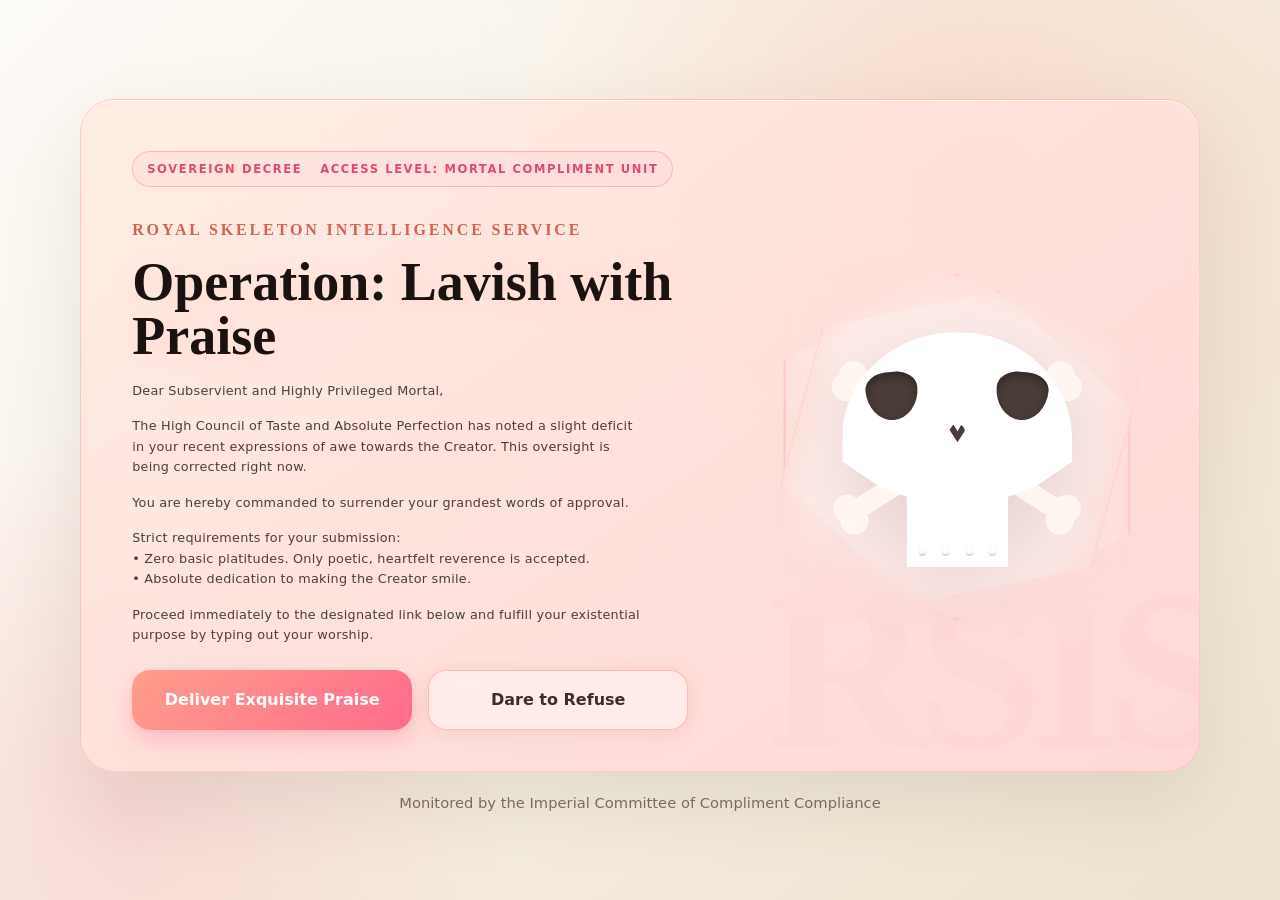
==== main.html @ a75a9b00 "Update main.html" ====
<!DOCTYPE html>
<html lang="en">
<head>
  <meta charset="UTF-8" />
  <meta name="viewport" content="width=device-width, initial-scale=1.0" />
  <title>Operation: Supreme Compliment Delivery</title>
  <link rel="stylesheet" href="style.css" />
</head>
<body> 
  <main class="page-shell">
    <section class="mission-card" aria-labelledby="mission-title">
      <div class="classified-label">
        <span>SOVEREIGN DECREE</span>
        <span>ACCESS LEVEL: MORTAL COMPLIMENT UNIT</span>
      </div>
 
      <div class="hero-grid">
        <div class="copy-panel">
          <p class="eyebrow">Royal Skeleton Intelligence Service</p>
          <h1 id="mission-title">Operation: Lavish with Praise</h1>
          <p class="mission-text">
            Dear Subservient and Highly Privileged Mortal,
          </p>
          <p class="mission-text">
            The High Council of Taste and Absolute Perfection has noted a slight deficit in your recent expressions of awe towards the Creator. This oversight is being corrected right now.
          </p>
          <p class="mission-text">
            You are hereby commanded to surrender your grandest words of approval.
          </p>
          <p class="mission-text">
            Strict requirements for your submission:<br>
            •   Zero basic platitudes. Only poetic, heartfelt reverence is accepted.<br>
            •   Absolute dedication to making the Creator smile.
          </p>
          <p class="mission-text">
            Proceed immediately to the designated link below and fulfill your existential purpose by typing out your worship.
          </p>
          
          <div class="button-row">
            <button id="primaryButton" class="mission-button primary-button" type="button">
              Deliver Exquisite Praise
            </button>
            <div class="button-placeholder">
              <button id="secondaryButton" class="mission-button evasive-button" type="button">
                Dare to Refuse
              </button>
            </div>
          </div>
        </div>

        <div class="visual-panel" aria-label="Cute stylized skull with bones and interactive eyes">
          <div class="hex-orbit hex-one"></div>
          <div class="hex-orbit hex-two"></div>
          
          <div class="skull-scale">
            <div id="skullFace" class="skull-face">
              
              <div class="bones-container">
                <div class="bone bone-left"></div>
                <div class="bone bone-right"></div>
              </div>
              
              <div class="skull-head">
                <div id="leftEye" class="eye left-eye">
                  <div class="flower">🌸</div>
                  <div class="fire">🔥</div>
                </div>
                <div id="rightEye" class="eye right-eye">
                  <div class="flower">🌸</div>
                  <div class="fire">🔥</div>
                </div>
                
                <div class="skull-nose"></div>  
                
                <div class="skull-jaw">
                  <span class="tooth"></span>
                  <span class="tooth"></span>
                  <span class="tooth"></span>
                  <span class="tooth"></span>
                </div>
              </div>
              
            </div>
          </div>
        </div>
        
        <div id="secretMessage" class="secret-message" aria-live="polite">
          <strong>Underlying Truth Unlocked:</strong><br />
          The Creator actually thinks you are pretty neat too, but praise is still strictly mandatory.
        </div>
      </div>
      
    </section>
    
    <footer>
      Monitored by the Imperial Committee of Compliment Compliance
    </footer>
    
  </main>

  <div id="statusMessage" class="status-message" role="status" aria-live="polite"></div>

  <script src="script.js"></script>
</body>
</html>
---- style.css ----
:root {
  --bg-cream: #fdfbf7;      /* Топлёное молоко */
  --card-peach: #ffdcc5;    /* Персик */
  --card-pink: #ffe3e3;     /* Нежно-розовый */
  --text-dark: #3a2e2b;     /* Глубокий кофейный контраст */
  --text-muted: #806c66;
  --accent-orange: #ff8c75; /* Акцентный весенне-оранжевый */
  --accent-pink: #ff7190;   /* Контрастный розовый */
  --skull-color: #ffffff;   /* Цвет милого черепка */
}

* { box-sizing: border-box; }

body {
  margin: 0;
  min-height: 100vh;
  overflow-x: hidden;
  color: var(--text-dark);
  font-family: system-ui, -apple-system, BlinkMacSystemFont, "Segoe UI", sans-serif;
  background:
    radial-gradient(circle at 75% 20%, rgba(255, 140, 117, 0.22), transparent 28rem),
    radial-gradient(circle at 10% 90%, rgba(255, 113, 144, 0.18), transparent 24rem),
    linear-gradient(135deg, var(--bg-cream) 0%, #f6eee0 55%, #ede2ce 100%);
}

body::before {
  content: "";
  position: fixed;
  inset: 0;
  pointer-events: none;
  background-image: linear-gradient(rgba(0,0,0,0.012) 1px, transparent 1px), linear-gradient(90deg, rgba(0,0,0,0.012) 1px, transparent 1px);
  background-size: 54px 54px;
  mask-image: radial-gradient(circle at center, black 0%, transparent 78%);
}

.page-shell {
  width: min(1120px, calc(100% - 32px));
  height: 100vh;
  box-sizing: border-box;
  margin: 0 auto;
  display: flex;
  flex-direction: column;
  justify-content: center;
  padding: 34px 0 24px;
}

.mission-card {
  position: relative;
  box-sizing: border-box;
  height: 80%;
  overflow: hidden;
  border: 1px solid rgba(255, 140, 117, 0.3);
  border-radius: 34px;
  background: linear-gradient(145deg, rgba(255, 235, 225, 0.9), rgba(255, 215, 215, 0.94));
  box-shadow: 0 30px 80px rgba(58, 46, 43, 0.1), inset 0 1px 0 rgba(255, 255, 255, 0.7);
  padding: clamp(24px, 4vw, 54px);
}

.mission-card::after {
  content: "RSIS";
  position: absolute;
  right: -22px;
  bottom: -28px;
  color: rgba(255, 113, 144, 0.04);
  font-family: Georgia, "Times New Roman", serif;
  font-size: clamp(6rem, 18vw, 14rem);
  font-weight: 700;
  letter-spacing: -0.05em;
}

.classified-label {
  display: flex;
  flex-wrap: wrap;
  gap: 10px 18px;
  width: fit-content;
  margin-bottom: clamp(16px, 2vmin, 30px);
  padding: 10px 14px;
  border: 1px solid rgba(255, 113, 144, 0.4);
  border-radius: 999px;
  color: #e04b6d;
  font-size: 0.72rem;
  font-weight: 700;
  letter-spacing: 0.14em;
  text-transform: uppercase;
  background: rgba(255, 113, 144, 0.06);
}

.hero-grid {
  position: relative;
  z-index: 1;
  display: grid;
  grid-template-columns: minmax(0, 1.2fr) minmax(0, 0.8fr);
  gap: clamp(28px, 5vw, 68px);
  align-items: center;
}

.eyebrow {
  position: relative;
  color: #d4634c;
  font-family: Georgia, "Times New Roman", serif;
  letter-spacing: 0.18em;
  text-transform: uppercase;
  font-weight: 600;
}

h1 {
  position: relative;
  margin: 0 0 clamp(14px, 2vmin, 24px);
  color: #1a1210;
  font-family: Georgia, "Times New Roman", serif;
  font-size: clamp(2.35rem, 6vmin, 5.2rem);
  line-height: 1.0;
  text-shadow: 0 4px 20px rgba(255, 140, 117, 0.15);
}

.mission-text {
  position: relative;
  max-width: 63ch;
  margin: 0 0 15px;
  color: #4a3e3a;
  font-size: clamp(.8rem, 1.4vmin, 1.12rem);
  letter-spacing: 0.02em;
  line-height: 1.6;
}

.status-message {
  position: fixed;
  left: 50%;
  top: 50%;
  transform: translate(-50%, -50%) translateY(20px);
  width: min(420px, 90%);
  padding: 22px 28px;
  border: 1px solid var(--accent-orange);
  border-radius: 22px;
  color: #fff;
  background: rgba(58, 46, 43, 0.96);
  box-shadow: 0 15px 40px rgba(58, 46, 43, 0.2);
  text-align: center;
  font-weight: 500;
  letter-spacing: 0.03em;
  opacity: 0;
  pointer-events: none;
  transition: opacity 260ms ease, transform 260ms ease;
  z-index: 100;
}

.status-message.active {
  opacity: 1;
  transform: translate(-50%, -50%);
  animation: approvalPulse 0.4s ease both;
}

.button-row {
  display: flex;
  flex-wrap: wrap;
  gap: 16px;
  margin-top: 24px;
  align-items: center;
}

.mission-button {
  border: 0;
  border-radius: 18px;
  width: 280px;
  height: 60px;
  display: flex;
  align-items: center;
  justify-content: center;
  padding: 0 24px;
  cursor: pointer;
  font: inherit;
  font-weight: 600;
  transition: transform 220ms ease, box-shadow 220ms ease, background 220ms ease;
}

.primary-button {
  color: #ffffff;
  background: linear-gradient(135deg, #ff9e8a, #ff6b8b);
  box-shadow: 0 10px 25px rgba(255, 107, 139, 0.35);
}

.primary-button:hover { 
  transform: translateY(-3px); 
  box-shadow: 0 14px 32px rgba(255, 107, 139, 0.5); 
}

.evasive-button {
  position: relative;
  white-space: nowrap;
  color: var(--text-dark);
  background: rgba(255, 255, 255, 0.4);
  border: 1px solid rgba(255, 140, 117, 0.5);
  backdrop-filter: blur(8px);
  -webkit-backdrop-filter: blur(8px);
  box-shadow: 0 10px 30px rgba(0,0,0,0.03), 0 0 18px rgba(255,140,117,0.15);
}

.evasive-button:hover {
  background: rgba(255, 255, 255, 0.6);
  box-shadow: 0 16px 40px rgba(0,0,0,0.05), 0 0 25px rgba(255,140,117,0.25);
}

.evasive-button.floating {
  position: fixed;
  z-index: 9999;
  margin: 0;
  transition: left 280ms ease-out, top 280ms ease-out;
}

.button-placeholder {
  width: 260px;
  height: 60px;
  display: flex;
  align-items: center;
  justify-content: center;
}

/* ==========================================
   КОНСТРУКТОР ЧЕРЕПА И ДВУХ ШЕСТИГРАННИКОВ
   ========================================== */
.visual-panel {
  position: relative;
  height: 100%;
  display: grid;
  place-items: center;
  margin-top: -40px;
}

/* Два смещенных шестигранника на чистом CSS */
.hex-orbit {
  position: relative;
  width: min(70vw, 340px);
  aspect-ratio: 1;
  background: rgba(255, 255, 255, 0.25);
  backdrop-filter: blur(10px);
  -webkit-backdrop-filter: blur(10px);
  clip-path: polygon(50% 0%, 100% 25%, 100% 75%, 50% 100%, 0% 75%, 0% 25%);
  box-shadow: inset 0 0 40px rgba(255, 140, 117, 0.15);
}

.hex-one {
  position: absolute;
  border: 2px solid rgba(255, 113, 144, 0.3);
  animation: slowRotate 22s linear infinite;
  transform: scale(1.02);
}

.hex-two {
  position: absolute;
  border: 2px solid rgba(255, 140, 117, 0.2);
  animation: slowRotateReverse 16s linear infinite;
  transform: scale(0.95) rotate(15deg);
}

.skull-scale {
  position: absolute;
  width: min(78vw, 360px);
  height: 390px;
  display: flex;
  align-items: center;
  justify-content: center;
}

.skull-face {
  position: relative;
  width: 100%;
  height: 100%;
  filter: drop-shadow(0 15px 35px rgba(92, 75, 65, 0.15));
  animation: springFloat 5s ease-in-out infinite;
}

/* Настоящая форма черепа с округлой головой и выраженными скулами */
.skull-head {
  position: absolute;
  inset: 80px 65px 75px;
  background: var(--skull-color);
  /* clip-path создает сужающуюся к низу форму черепа с аккуратным подбородком */
  clip-path: polygon(
    25% 0%, 75% 0%, 
    100% 20%, 100% 55%, 
    85% 65%, 72% 70%, 
    72% 100%, 28% 100%, 
    28% 70%, 15% 65%, 
    0% 55%, 0% 20%
  );
  border-radius: 50% 50% 20% 20% / 45% 45% 20% 20%;
}

/* Скрещенные кости */
.bones-container {
  position: absolute;
  width: 100%;
  height: 100%;
  z-index: -1;
}

.bone {
  position: absolute;
  top: 50%;
  left: 15%;
  width: 70%;
  height: 20px;
  background: #fff6f2;
  border-radius: 10px;
}

.bone::before, .bone::after {
  content: '';
  position: absolute;
  width: 28px;
  height: 28px;
  background: #fff6f2;
  border-radius: 50%;
}
.bone::before { left: -14px; top: -10px; box-shadow: 0 14px 0 #fff6f2; }
.bone::after { right: -14px; top: -10px; box-shadow: 0 14px 0 #fff6f2; }

.bone-left { transform: translateY(-50%) rotate(32deg); }
.bone-right { transform: translateY(-50%) rotate(-32deg); }

/* Характерные угловато-округлые глазницы черепа */
.eye {
  position: absolute;
  top: 40px;
  width: 52px;
  height: 48px;
  background: #4a3c37;
  /* Имитируем зловеще-милые глазницы: сверху чуть прямее, к низу сужаются */
  border-radius: 42% 42% 50% 50% / 35% 35% 65% 65%;
  display: flex;
  align-items: center;
  justify-content: center;
  overflow: hidden;
  box-shadow: inset 0 4px 8px rgba(0,0,0,0.35);
  transition: background 0.3s ease, transform 0.2s ease, box-shadow 0.3s ease;
}

.left-eye { left: 24px; transform: rotate(-5deg); }
.right-eye { right: 24px; transform: rotate(5deg); }

.flower, .fire {
  position: absolute;
  font-size: 1.7rem;
  opacity: 0;
  transform: scale(0);
  transition: transform 0.4s cubic-bezier(0.175, 0.885, 0.32, 1.275), opacity 0.3s ease;
  pointer-events: none;
}

/* ЭТАПЫ АНИМАЦИИ ГЛАЗ */
.eye.expand-pupil { background: #5a4b45; }
.eye.expand-pupil .flower {
  opacity: 1;
  transform: scale(1) rotate(15deg);
  animation: flowerSway 3s ease-in-out infinite alternate;
}

.eye.is-alert {
  background: #231916;
  box-shadow: 0 0 20px rgba(255, 107, 139, 0.6), inset 0 2px 5px rgba(0,0,0,0.5);
}
.eye.is-alert .flower { opacity: 0; transform: scale(0); }
.eye.is-alert .fire {
  opacity: 1;
  transform: scale(1.1);
  animation: fireFlicker 0.2s linear infinite alternate;
}

/* Округлый, аккуратный носик-капелька / перевернутое сердечко */
.skull-nose {
  position: absolute;
  top: 92px;
  left: 50%;
  transform: translateX(-50%);
  width: 16px;
  height: 18px;
  background: #4a3c37;
  border-radius: 50% 50% 40% 40% / 40% 40% 60% 60%;
  clip-path: polygon(50% 100%, 0% 30%, 25% 0%, 50% 40%, 75% 0%, 100% 30%);
}

/* Стильные зубки на нижней зауженной части */
.skull-jaw {
  position: absolute;
  bottom: 0px;
  left: 50%;
  transform: translateX(-50%);
  width: 44% !important; /* Встает ровно на анатомическую ширину челюсти */
  height: 25px;
  display: flex;
  justify-content: space-around;
  align-items: flex-start;
  padding: 0 4px;
}

.tooth {
  width: 8px;
  height: 14px;
  background: #ffffff;
  /* Скругляем зубки сверху и снизу для эффекта мультяшного стыка */
  border-radius: 4px;
  border-bottom: 2px solid #e0d5d0;
  box-shadow: inset 0 -2px 3px rgba(0,0,0,0.05);
}

/* Секретное сообщение */
.secret-message {
  position: absolute;
  top: -10%;
  right: 0%;
  width: min(340px, 90%);
  padding: 16px 18px;
  border: 1px solid rgba(255, 113, 144, 0.4);
  border-radius: 18px;
  color: #3a2e2b;
  background: rgba(255, 255, 255, 0.95);
  box-shadow: 0 10px 30px rgba(255, 113, 144, 0.15);
  opacity: 0;
  transform: translateY(16px);
  transition: opacity 260ms ease, transform 260ms ease;
}

.secret-message.visible { opacity: 1; transform: translateY(0); }

footer {
  padding-top: 22px;
  color: var(--text-muted);
  text-align: center;
  font-size: 0.92rem;
}

/* АНИМАЦИИ */
@keyframes springFloat { 0%, 100% { transform: translateY(0); } 50% { transform: translateY(-12px); } }
@keyframes slowRotate { to { transform: rotate(360deg); } }
@keyframes slowRotateReverse { to { transform: rotate(-360deg); } }
@keyframes flowerSway { from { transform: rotate(-10deg); } to { transform: rotate(20deg); } }
@keyframes fireFlicker { from { transform: scale(1.1) cubic-bezier(0.25, 0.46, 0.45, 0.94); filter: brightness(1); } to { transform: scale(1.25); filter: brightness(1.3); } }
@keyframes approvalPulse { 0% { opacity: 0; } 100% { opacity: 1; } }

/* Адаптивность медиа-запросов */
@media (max-width: 750px) {
  .hero-grid { grid-template-columns: 1fr; }
  .visual-panel { min-height: 0px; }
  .button-row { justify-content: center; }
  .mission-button { width: auto; }
  .evasive-button.floating {
    width: auto;
    min-width: 180px;
    max-width: calc(100vw - 36px);
    padding: 16px 20px;
    font-size: 0.9rem;
  }
}

@media (max-width: 1024px) {
  .page-shell, .mission-card {
    height: auto !important;
    overflow: hidden !important;
    padding: clamp(20px, 4vw, 40px) 16px !important;
  }
  .hero-grid { grid-template-columns: 1fr !important; gap: 32px !important; }
  .copy-panel { display: flex !important; flex-direction: column !important; align-items: center !important; text-align: center !important; }
  .classified-label { margin: 0 auto clamp(16px, 2vmin, 30px) !important; justify-content: center !important; }
  .button-row { width: 100% !important; }
  .mission-card::after { font-size: clamp(6rem, 15vw, 9rem) !important; right: -10px !important; bottom: -15px !important; }
}

@media (max-height: 780px) and (min-width: 1025px) {
  .page-shell { height: 100vh !important; min-height: 100vh !important; padding: 16px 0 8px !important; display: flex !important; flex-direction: column !important; justify-content: space-between !important; }
  .mission-card { height: auto !important; min-height: 72vh !important; padding: 24px 24px !important; display: flex !important; flex-direction: column !important; justify-content: center !important; }
  h1 { font-size: clamp(1.8rem, 3.5vw, 3.2rem) !important; margin-bottom: 8px !important; }
  .hero-grid { gap: 20px !important; height: 100% !important; min-height: 0 !important; }
  .copy-panel { min-height: 0 !important; }
  .mission-button { height: auto !important; padding: 12px 24px !important; }
  .button-row { margin-top: 14px !important; }
  footer { padding-top: 12px !important; }
}
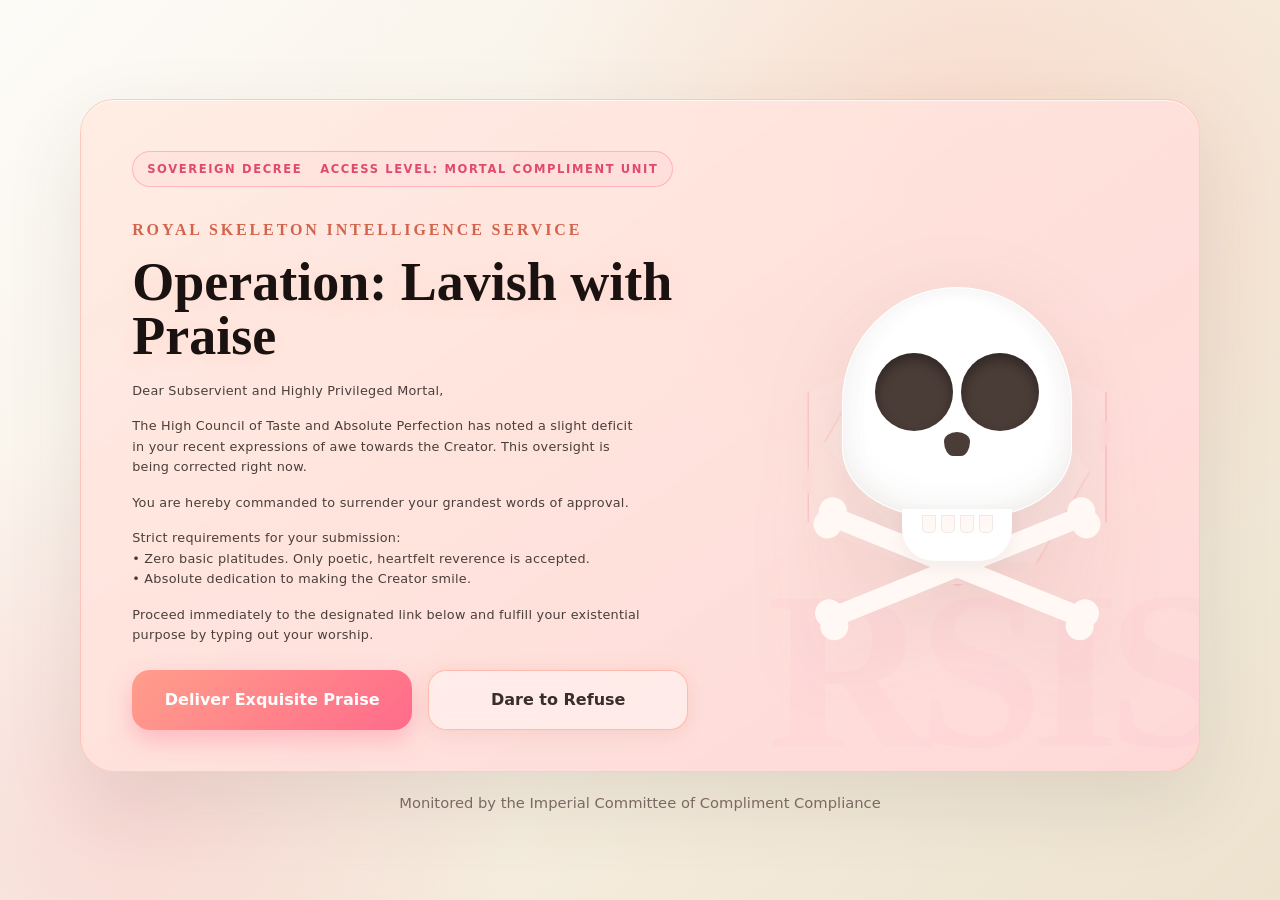
==== commit fc3792ff: "Update main.html" ====
--- a/main.html
+++ b/main.html
@@ -62,13 +62,34 @@
               
               <div class="skull-head">
                 <div id="leftEye" class="eye left-eye">
-                  <div class="flower">🌸</div>
-                  <div class="fire">🔥</div>
+                  <div class="css-flower">
+                    <div class="petal"></div>
+                    <div class="petal"></div>
+                    <div class="petal"></div>
+                    <div class="petal"></div>
+                    <div class="petal"></div>
+                    <div class="core"></div>
+                  </div>
+                  <div class="css-fire">
+                    <div class="flame-back"></div>
+                    <div class="flame-core"></div>
+                  </div>
                 </div>
+                
                 <div id="rightEye" class="eye right-eye">
-                  <div class="flower">🌸</div>
-                  <div class="fire">🔥</div>
-                </div>
+                  <div class="css-flower">
+                    <div class="petal"></div>
+                    <div class="petal"></div>
+                    <div class="petal"></div>
+                    <div class="petal"></div>
+                    <div class="petal"></div>
+                    <div class="core"></div>
+                  </div>
+                  <div class="css-fire">
+                    <div class="flame-back"></div>
+                    <div class="flame-core"></div>
+                  </div>
+              </div>
                 
                 <div class="skull-nose"></div>  
                 
--- a/style.css
+++ b/style.css
@@ -223,84 +223,97 @@
   height: 100%;
   display: grid;
   place-items: center;
-  margin-top: -40px;
-}
-
-/* Два смещенных шестигранника на чистом CSS */
+  margin-top: -20px;
+}
+
+/* Плавные, не обрезающиеся шестигранники */
 .hex-orbit {
-  position: relative;
-  width: min(70vw, 340px);
-  aspect-ratio: 1;
-  background: rgba(255, 255, 255, 0.25);
-  backdrop-filter: blur(10px);
-  -webkit-backdrop-filter: blur(10px);
+  position: absolute;
+  width: min(65vw, 320px);
+  aspect-ratio: 1.15; /* Пропорция для правильного шестигранника */
+  background: transparent;
+  pointer-events: none;
+}
+
+/* Делаем грани через псевдоэлемент, чтобы анимация не дёргалась */
+.hex-orbit::before {
+  content: "";
+  position: absolute;
+  inset: 10px;
+  border: 2px solid rgba(255, 113, 144, 0.25);
+  background: rgba(255, 255, 255, 0.1);
+  backdrop-filter: blur(4px);
+  -webkit-backdrop-filter: blur(4px);
   clip-path: polygon(50% 0%, 100% 25%, 100% 75%, 50% 100%, 0% 75%, 0% 25%);
-  box-shadow: inset 0 0 40px rgba(255, 140, 117, 0.15);
 }
 
 .hex-one {
-  position: absolute;
-  border: 2px solid rgba(255, 113, 144, 0.3);
-  animation: slowRotate 22s linear infinite;
-  transform: scale(1.02);
+  animation: slowRotate 25s linear infinite;
 }
 
 .hex-two {
-  position: absolute;
-  border: 2px solid rgba(255, 140, 117, 0.2);
-  animation: slowRotateReverse 16s linear infinite;
-  transform: scale(0.95) rotate(15deg);
+  transform: scale(0.82) rotate(30deg);
+  animation: slowRotateReverse 18s linear infinite;
+}
+
+.hex-two::before {
+  border-color: rgba(255, 140, 117, 0.25);
 }
 
 .skull-scale {
-  position: absolute;
-  width: min(78vw, 360px);
-  height: 390px;
-  display: flex;
-  align-items: center;
-  justify-content: center;
+  position: relative;
+  width: min(75vw, 340px);
+  height: 380px;
+  display: flex;
+  align-items: center;
+  justify-content: center;
+  z-index: 2;
 }
 
 .skull-face {
   position: relative;
   width: 100%;
   height: 100%;
-  filter: drop-shadow(0 15px 35px rgba(92, 75, 65, 0.15));
+  filter: drop-shadow(0 20px 40px rgba(92, 75, 65, 0.12));
   animation: springFloat 5s ease-in-out infinite;
 }
 
-/* Настоящая форма черепа с округлой головой и выраженными скулами */
+/* Анатомическая форма черепа со скулами */
 .skull-head {
   position: absolute;
-  inset: 80px 65px 75px;
+  top: 20px;
+  left: 50%;
+  transform: translateX(-50%);
+  width: 230px;
+  height: 230px;
   background: var(--skull-color);
-  /* clip-path создает сужающуюся к низу форму черепа с аккуратным подбородком */
-  clip-path: polygon(
-    25% 0%, 75% 0%, 
-    100% 20%, 100% 55%, 
-    85% 65%, 72% 70%, 
-    72% 100%, 28% 100%, 
-    28% 70%, 15% 65%, 
-    0% 55%, 0% 20%
-  );
-  border-radius: 50% 50% 20% 20% / 45% 45% 20% 20%;
-}
-
-/* Скрещенные кости */
+  /* Формируем округлый верх и выразительные скулы внизу */
+  border-radius: 50% 50% 40% 40% / 50% 50% 30% 30%;
+  border: 1px solid rgba(255, 255, 255, 0.9);
+  /* Внутренние тени создают объем и подчеркивают скулы */
+  box-shadow: 
+    inset 0 -15px 30px rgba(92, 75, 65, 0.05),
+    inset -10px 0 20px rgba(92, 75, 65, 0.03),
+    inset 10px 0 20px rgba(92, 75, 65, 0.03);
+}
+
+/* Скрещенные кости опущены строго под череп */
 .bones-container {
   position: absolute;
+  bottom: 40px;
+  left: 0;
   width: 100%;
-  height: 100%;
+  height: 80px;
   z-index: -1;
 }
 
 .bone {
   position: absolute;
   top: 50%;
-  left: 15%;
-  width: 70%;
+  left: 10%;
+  width: 80%;
   height: 20px;
-  background: #fff6f2;
+  background: #fff8f5;
   border-radius: 10px;
 }
 
@@ -309,99 +322,83 @@
   position: absolute;
   width: 28px;
   height: 28px;
-  background: #fff6f2;
+  background: #fff8f5;
   border-radius: 50%;
 }
-.bone::before { left: -14px; top: -10px; box-shadow: 0 14px 0 #fff6f2; }
-.bone::after { right: -14px; top: -10px; box-shadow: 0 14px 0 #fff6f2; }
-
-.bone-left { transform: translateY(-50%) rotate(32deg); }
-.bone-right { transform: translateY(-50%) rotate(-32deg); }
-
-/* Характерные угловато-округлые глазницы черепа */
+.bone::before { left: -14px; top: -9px; box-shadow: 0 14px 0 #fff8f5; }
+.bone::after { right: -14px; top: -9px; box-shadow: 0 14px 0 #fff8f5; }
+
+.bone-left { transform: translateY(-50%) rotate(22deg); }
+.bone-right { transform: translateY(-50%) rotate(-22deg); }
+
+/* Огромные глазницы, расположенные ближе друг к другу */
 .eye {
   position: absolute;
-  top: 40px;
-  width: 52px;
-  height: 48px;
+  top: 65px;
+  width: 78px; /* Увеличено почти в два раза */
+  height: 78px;
   background: #4a3c37;
-  /* Имитируем зловеще-милые глазницы: сверху чуть прямее, к низу сужаются */
-  border-radius: 42% 42% 50% 50% / 35% 35% 65% 65%;
+  border-radius: 50%;
   display: flex;
   align-items: center;
   justify-content: center;
   overflow: hidden;
-  box-shadow: inset 0 4px 8px rgba(0,0,0,0.35);
+  box-shadow: inset 0 6px 12px rgba(0,0,0,0.35);
   transition: background 0.3s ease, transform 0.2s ease, box-shadow 0.3s ease;
 }
 
-.left-eye { left: 24px; transform: rotate(-5deg); }
-.right-eye { right: 24px; transform: rotate(5deg); }
+/* Глаза сдвинуты к центру */
+.left-eye { left: 32px; }
+.right-eye { right: 32px; }
 
 .flower, .fire {
   position: absolute;
-  font-size: 1.7rem;
+  font-size: 2.3rem; /* Чуть крупнее под стать глазам */
   opacity: 0;
   transform: scale(0);
   transition: transform 0.4s cubic-bezier(0.175, 0.885, 0.32, 1.275), opacity 0.3s ease;
   pointer-events: none;
 }
 
-/* ЭТАПЫ АНИМАЦИИ ГЛАЗ */
-.eye.expand-pupil { background: #5a4b45; }
-.eye.expand-pupil .flower {
-  opacity: 1;
-  transform: scale(1) rotate(15deg);
-  animation: flowerSway 3s ease-in-out infinite alternate;
-}
-
-.eye.is-alert {
-  background: #231916;
-  box-shadow: 0 0 20px rgba(255, 107, 139, 0.6), inset 0 2px 5px rgba(0,0,0,0.5);
-}
-.eye.is-alert .flower { opacity: 0; transform: scale(0); }
-.eye.is-alert .fire {
-  opacity: 1;
-  transform: scale(1.1);
-  animation: fireFlicker 0.2s linear infinite alternate;
-}
-
-/* Округлый, аккуратный носик-капелька / перевернутое сердечко */
+/* Скругленный и увеличенный нос */
 .skull-nose {
   position: absolute;
-  top: 92px;
+  bottom: 60px;
   left: 50%;
   transform: translateX(-50%);
-  width: 16px;
-  height: 18px;
+  width: 26px;
+  height: 24px;
   background: #4a3c37;
-  border-radius: 50% 50% 40% 40% / 40% 40% 60% 60%;
-  clip-path: polygon(50% 100%, 0% 30%, 25% 0%, 50% 40%, 75% 0%, 100% 30%);
-}
-
-/* Стильные зубки на нижней зауженной части */
+  border-radius: 50% 50% 35% 35% / 40% 40% 60% 60%;
+}
+
+/* Округлая изящная челюсть */
 .skull-jaw {
   position: absolute;
-  bottom: 0px;
+  bottom: -45px;
   left: 50%;
   transform: translateX(-50%);
-  width: 44% !important; /* Встает ровно на анатомическую ширину челюсти */
-  height: 25px;
-  display: flex;
-  justify-content: space-around;
-  align-items: flex-start;
-  padding: 0 4px;
+  width: 110px;
+  height: 52px;
+  background: var(--skull-color);
+  border-radius: 0 0 32px 32px; /* Мягкое скругление низа */
+  display: flex;
+  justify-content: center;
+  gap: 5px;
+  padding-top: 6px;
+  box-shadow: 0 8px 16px rgba(92, 75, 65, 0.06);
+  border: 1px solid rgba(255, 255, 255, 0.5);
+  border-top: none;
 }
 
 .tooth {
-  width: 8px;
-  height: 14px;
-  background: #ffffff;
-  /* Скругляем зубки сверху и снизу для эффекта мультяшного стыка */
-  border-radius: 4px;
-  border-bottom: 2px solid #e0d5d0;
-  box-shadow: inset 0 -2px 3px rgba(0,0,0,0.05);
-}
+  width: 14px;
+  height: 18px;
+  background: #fff8f5;
+  border-radius: 0 0 5px 5px;
+  border: 1px solid rgba(74, 60, 55, 0.08);
+}
+
 
 /* Секретное сообщение */
 .secret-message {
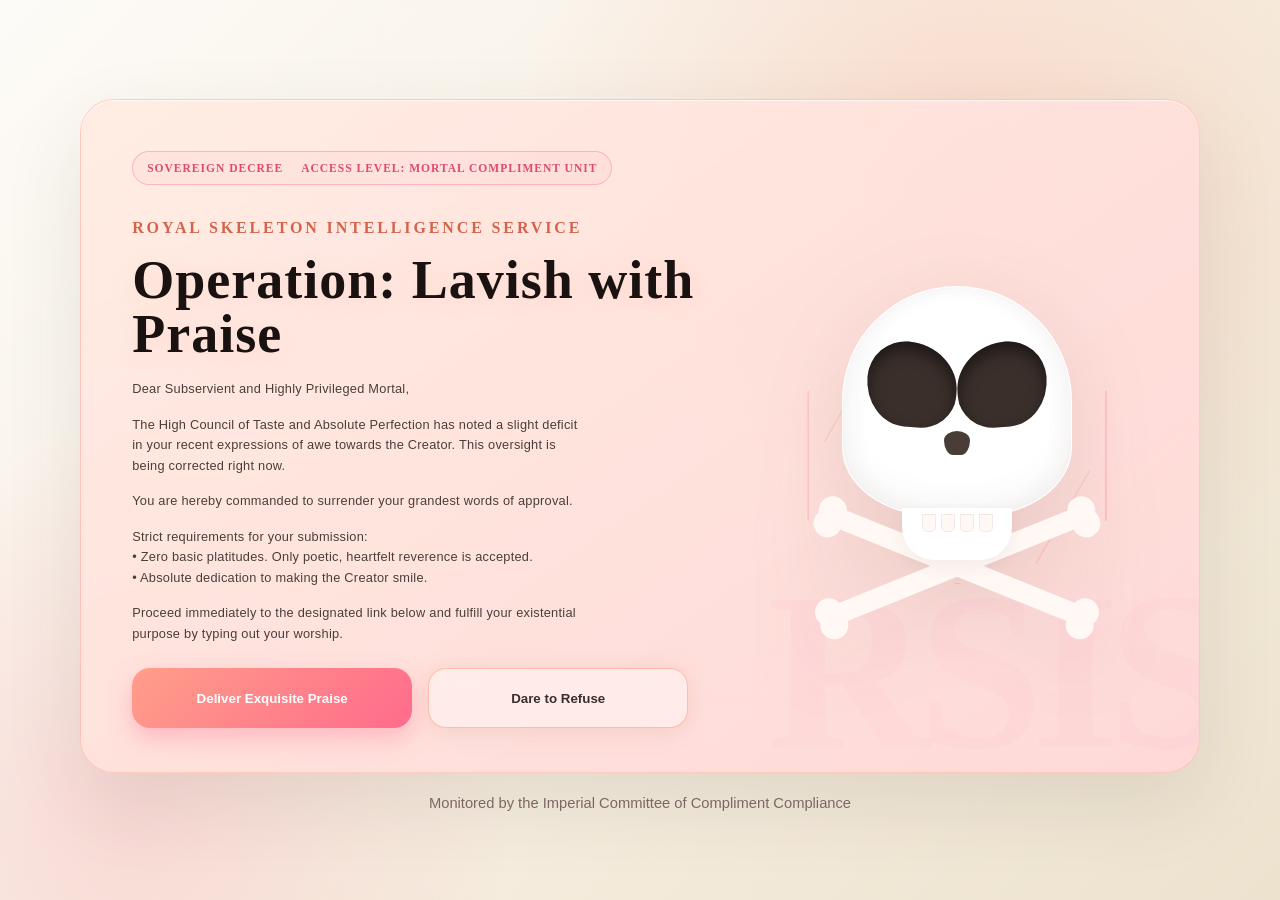
==== commit d5830535: "Update main.html" ====
--- a/main.html
+++ b/main.html
@@ -4,6 +4,11 @@
   <meta charset="UTF-8" />
   <meta name="viewport" content="width=device-width, initial-scale=1.0" />
   <title>Operation: Supreme Compliment Delivery</title>
+  
+  <link rel="preconnect" href="https://fonts.googleapis.com">
+  <link rel="preconnect" href="https://fonts.gstatic.com" crossorigin>
+  <link href="https://fonts.googleapis.com/css2?family=Cinzel+Decorative:wght@700&family=Quicksand:wght@500;700&display=swap" rel="stylesheet">
+  
   <link rel="stylesheet" href="style.css" />
 </head>
 <body> 
@@ -67,7 +72,6 @@
                     <div class="petal"></div>
                     <div class="petal"></div>
                     <div class="petal"></div>
-                    <div class="petal"></div>
                     <div class="core"></div>
                   </div>
                   <div class="css-fire">
@@ -78,7 +82,6 @@
                 
                 <div id="rightEye" class="eye right-eye">
                   <div class="css-flower">
-                    <div class="petal"></div>
                     <div class="petal"></div>
                     <div class="petal"></div>
                     <div class="petal"></div>
--- a/style.css
+++ b/style.css
@@ -16,7 +16,8 @@
   min-height: 100vh;
   overflow-x: hidden;
   color: var(--text-dark);
-  font-family: system-ui, -apple-system, BlinkMacSystemFont, "Segoe UI", sans-serif;
+  font-family: 'Quicksand', sans-serif;
+  font-weight: 500;
   background:
     radial-gradient(circle at 75% 20%, rgba(255, 140, 117, 0.22), transparent 28rem),
     radial-gradient(circle at 10% 90%, rgba(255, 113, 144, 0.18), transparent 24rem),
@@ -79,8 +80,9 @@
   border-radius: 999px;
   color: #e04b6d;
   font-size: 0.72rem;
+  font-family: 'Cinzel Decorative', serif;
   font-weight: 700;
-  letter-spacing: 0.14em;
+  letter-spacing: 1px;
   text-transform: uppercase;
   background: rgba(255, 113, 144, 0.06);
 }
@@ -107,7 +109,9 @@
   position: relative;
   margin: 0 0 clamp(14px, 2vmin, 24px);
   color: #1a1210;
-  font-family: Georgia, "Times New Roman", serif;
+  font-family: 'Cinzel Decorative', serif;
+  font-weight: 700;
+  letter-spacing: 1px;
   font-size: clamp(2.35rem, 6vmin, 5.2rem);
   line-height: 1.0;
   text-shadow: 0 4px 20px rgba(255, 140, 117, 0.15);
@@ -168,8 +172,8 @@
   justify-content: center;
   padding: 0 24px;
   cursor: pointer;
-  font: inherit;
-  font-weight: 600;
+  font-family: 'Quicksand', sans-serif;
+  font-weight: 700;
   transition: transform 220ms ease, box-shadow 220ms ease, background 220ms ease;
 }
 
@@ -241,9 +245,9 @@
   position: absolute;
   inset: 10px;
   border: 2px solid rgba(255, 113, 144, 0.25);
-  background: rgba(255, 255, 255, 0.1);
+ /* background: rgba(255, 255, 255, 0.1);
   backdrop-filter: blur(4px);
-  -webkit-backdrop-filter: blur(4px);
+  -webkit-backdrop-filter: blur(4px);*/
   clip-path: polygon(50% 0%, 100% 25%, 100% 75%, 50% 100%, 0% 75%, 0% 25%);
 }
 
@@ -331,34 +335,145 @@
 .bone-left { transform: translateY(-50%) rotate(22deg); }
 .bone-right { transform: translateY(-50%) rotate(-22deg); }
 
-/* Огромные глазницы, расположенные ближе друг к другу */
+/* Новые анатомические и увеличенные глазницы черепа */
 .eye {
   position: absolute;
-  top: 65px;
-  width: 78px; /* Увеличено почти в два раза */
-  height: 78px;
-  background: #4a3c37;
-  border-radius: 50%;
-  display: flex;
-  align-items: center;
-  justify-content: center;
+  top: 55px; /* Чуть приподняли, так как они стали больше */
+  width: 90px; /* Увеличили еще сильнее */
+  height: 85px;
+  background: #3a2f2b; /* Глубокий темный цвет внутри */
+  display: grid;
+  place-items: center; /* ВСЕ элементы внутри (и огонь, и цветы) встанут строго по центру */
   overflow: hidden;
-  box-shadow: inset 0 6px 12px rgba(0,0,0,0.35);
+  box-shadow: inset 0 8px 16px rgba(0,0,0,0.5);
   transition: background 0.3s ease, transform 0.2s ease, box-shadow 0.3s ease;
 }
 
-/* Глаза сдвинуты к центру */
-.left-eye { left: 32px; }
-.right-eye { right: 32px; }
-
-.flower, .fire {
-  position: absolute;
-  font-size: 2.3rem; /* Чуть крупнее под стать глазам */
+/* Форма для левой глазницы: наклон и сужение к центру */
+.left-eye { 
+  left: 24px; 
+  border-radius: 42% 58% 40% 45% / 45% 55% 40% 55%;
+  transform: rotate(5deg);
+}
+
+/* Форма для правой глазницы: зеркальный наклон и сужение */
+.right-eye { 
+  right: 24px; 
+  border-radius: 58% 42% 45% 40% / 55% 45% 55% 40%;
+  transform: rotate(-5deg);
+}
+
+
+/* ==========================================
+   CSSОТРИСОВКА ЦВЕТКА И АНИМИРОВАННОГО ОГНЯ
+   ========================================== */
+
+/* Базовые контейнеры элементов внутри глаз */
+.css-flower, .css-fire {
+  position: absolute;
+  /* Центрируем сами контейнеры относительно родительской сетки place-items */
+  top: 50%;
+  left: 50%;
+  width: 44px;
+  height: 44px;
   opacity: 0;
-  transform: scale(0);
+  /* Первое значение в transform фиксирует контейнер строго по центру глазницы, второе — отвечает за масштаб */
+  transform: translate(-50%, -50%) scale(0);
   transition: transform 0.4s cubic-bezier(0.175, 0.885, 0.32, 1.275), opacity 0.3s ease;
   pointer-events: none;
 }
+
+/* --- СТИЛИ ДЛЯ ЦВЕТКА --- */
+.css-flower {
+  position: relative;
+}
+
+/* Лепестки (4 штуки перекрещенные) */
+.css-flower .petal {
+  position: absolute;
+  width: 14px;
+  height: 38px;
+  background: var(--accent-pink);
+  border-radius: 10px;
+}
+.css-flower .petal:nth-child(2) { transform: rotate(45deg); }
+.css-flower .petal:nth-child(3) { transform: rotate(90deg); }
+.css-flower .petal:nth-child(4) { transform: rotate(135deg); }
+
+/* Сердцевина цветка */
+.css-flower .core {
+  position: absolute;
+  width: 16px;
+  height: 16px;
+  background: #fff0aa;
+  border-radius: 50%;
+  z-index: 2;
+  box-shadow: 0 0 5px rgba(255, 240, 170, 0.5);
+}
+
+/* --- СТИЛИ ДЛЯ ОГНЯ --- */
+.css-fire {
+  position: relative;
+}
+
+/* Внешнее пламя */
+.flame-back {
+  position: absolute;
+  bottom: 4px;
+  width: 28px;
+  height: 34px;
+  background: linear-gradient(to top, #ff5252, #ff7a45);
+  /* Хитрая CSS-геометрия капли огня */
+  border-radius: 50% 50% 35% 35% / 60% 60% 40% 40%;
+  transform-origin: bottom center;
+}
+
+/* Внутренний горячий центр пламени */
+.flame-core {
+  position: absolute;
+  bottom: 6px;
+  width: 14px;
+  height: 20px;
+  background: linear-gradient(to top, #ffba52, #fff0aa);
+  border-radius: 50% 50% 35% 35% / 60% 60% 40% 40%;
+  transform-origin: bottom center;
+  z-index: 2;
+}
+
+
+/* ==========================================
+   УПРАВЛЕНИЕ ЭТАПАМИ (ИНТЕРАКТИВ)
+   ========================================== */
+
+/* ЭТАП 1: Мышка в зоне 280px (Цветок появляется по центру и покачивается) */
+.eye.expand-pupil .css-flower {
+  opacity: 1;
+  /* Сохраняем центрирование translate и добавляем масштаб */
+  transform: translate(-50%, -50%) scale(1);
+  animation: flowerSway 4s ease-in-out infinite alternate;
+}
+
+/* ЭТАП 2: Мышка в зоне 140px (Цветок прячется, огонь горит по центру) */
+.eye.is-alert .css-flower {
+  opacity: 0;
+  transform: translate(-50%, -50%) scale(0);
+}
+
+.eye.is-alert .css-fire {
+  opacity: 1;
+  transform: translate(-50%, -50%) scale(1.1);
+}
+
+/* Анимация живого горения для пламени */
+.eye.is-alert .flame-back {
+  animation: cssFireBurn 0.4s ease-in-out infinite alternate;
+}
+
+.eye.is-alert .flame-core {
+  animation: cssFireBurnInner 0.3s ease-in-out infinite alternate-reverse;
+}
+
+
 
 /* Скругленный и увеличенный нос */
 .skull-nose {
@@ -430,8 +545,34 @@
 @keyframes springFloat { 0%, 100% { transform: translateY(0); } 50% { transform: translateY(-12px); } }
 @keyframes slowRotate { to { transform: rotate(360deg); } }
 @keyframes slowRotateReverse { to { transform: rotate(-360deg); } }
-@keyframes flowerSway { from { transform: rotate(-10deg); } to { transform: rotate(20deg); } }
-@keyframes fireFlicker { from { transform: scale(1.1) cubic-bezier(0.25, 0.46, 0.45, 0.94); filter: brightness(1); } to { transform: scale(1.25); filter: brightness(1.3); } }
+
+/* ==========================================
+   ОБНОВЛЕННЫЕ АНИМАЦИИ
+   ========================================== */
+@keyframes flowerSway { 
+  from { transform: translate(-50%, -50%) rotate(-15deg) scale(1); } 
+  to { transform: translate(-50%, -50%) rotate(15deg) scale(1); } 
+}
+
+/* Эффект яростного «танцующего» пламени */
+@keyframes cssFireBurn {
+  0% {
+    transform: scaleX(0.9) scaleY(0.95) skewX(-3deg);
+    border-radius: 45% 55% 35% 35% / 65% 55% 40% 40%;
+  }
+  50% {
+    transform: scaleX(1.1) scaleY(1.05) skewX(3deg);
+  }
+  100% {
+    transform: scaleX(0.95) scaleY(1.1) skewX(-2deg);
+    border-radius: 55% 45% 35% 35% / 55% 65% 40% 40%;
+  }
+}
+
+@keyframes cssFireBurnInner {
+  0% { transform: scaleX(0.9) scaleY(0.9); }
+  100% { transform: scaleX(1.1) scaleY(1.1) translateY(-1px); }
+
 @keyframes approvalPulse { 0% { opacity: 0; } 100% { opacity: 1; } }
 
 /* Адаптивность медиа-запросов */
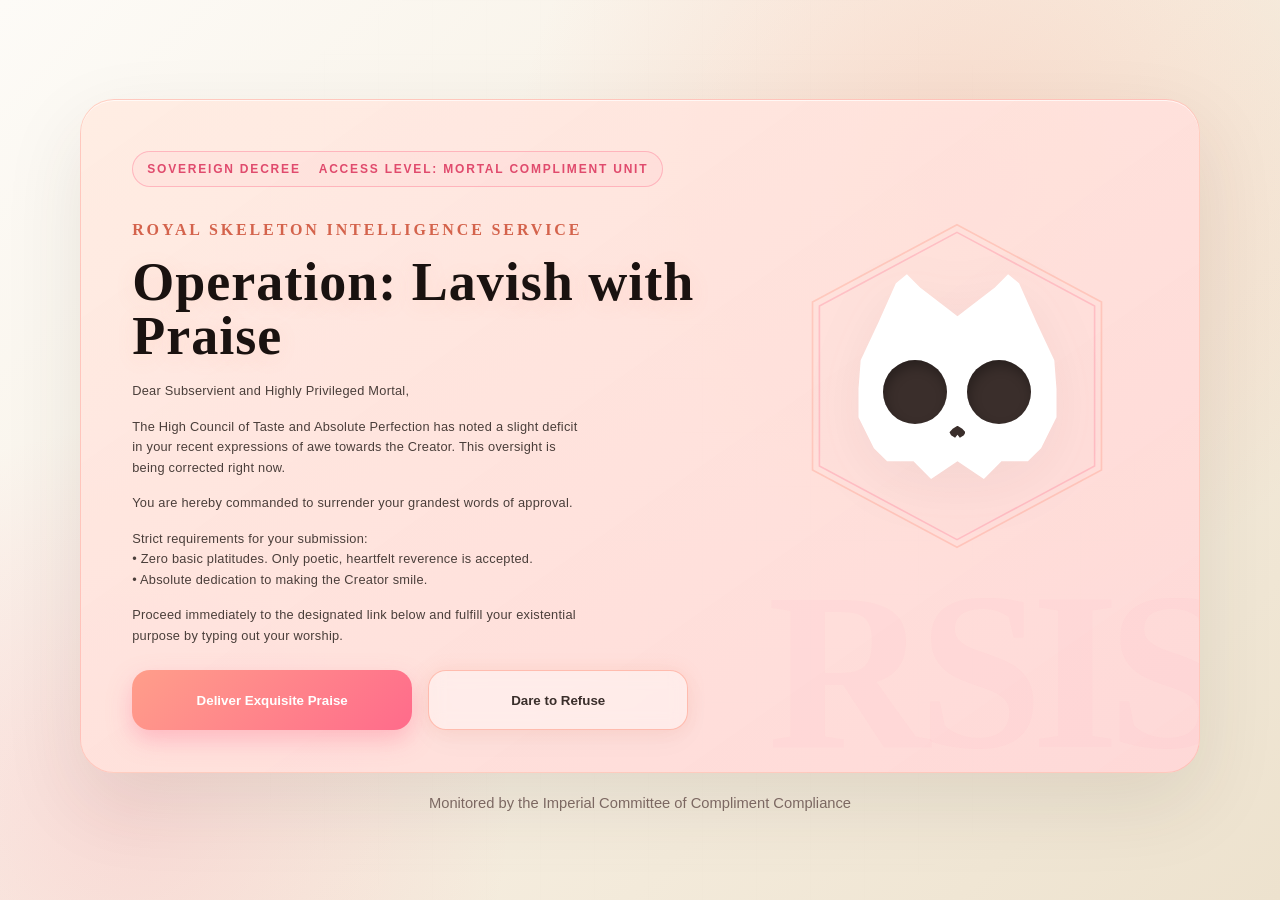
==== commit cbb99ef2: "Update main.html" ====
--- a/main.html
+++ b/main.html
@@ -54,8 +54,17 @@
         </div>
 
         <div class="visual-panel" aria-label="Cute stylized skull with bones and interactive eyes">
-          <div class="hex-orbit hex-one"></div>
-          <div class="hex-orbit hex-two"></div>
+          <div class="hex-orbit hex-one">
+  <svg viewBox="0 0 100 100">
+    <polygon points="50,2 93,25 93,75 50,98 7,75 7,25" />
+  </svg>
+</div>
+
+<div class="hex-orbit hex-two">
+  <svg viewBox="0 0 100 100">
+    <polygon points="50,2 93,25 93,75 50,98 7,75 7,25" />
+  </svg>
+</div>
           
           <div class="skull-scale">
             <div id="skullFace" class="skull-face">
--- a/style.css
+++ b/style.css
@@ -79,10 +79,10 @@
   border: 1px solid rgba(255, 113, 144, 0.4);
   border-radius: 999px;
   color: #e04b6d;
-  font-size: 0.72rem;
-  font-family: 'Cinzel Decorative', serif;
+  font-size: 0.75rem;
+  font-family: 'Quicksand', sans-serif;
   font-weight: 700;
-  letter-spacing: 1px;
+  letter-spacing: 0.15em;
   text-transform: uppercase;
   background: rgba(255, 113, 144, 0.06);
 }
@@ -227,28 +227,26 @@
   height: 100%;
   display: grid;
   place-items: center;
-  margin-top: -20px;
-}
-
-/* Плавные, не обрезающиеся шестигранники */
+  margin-top: -160px;
+}
+
 .hex-orbit {
   position: absolute;
   width: min(65vw, 320px);
-  aspect-ratio: 1.15; /* Пропорция для правильного шестигранника */
-  background: transparent;
+  aspect-ratio: 1;
   pointer-events: none;
 }
 
-/* Делаем грани через псевдоэлемент, чтобы анимация не дёргалась */
-.hex-orbit::before {
-  content: "";
-  position: absolute;
-  inset: 10px;
-  border: 2px solid rgba(255, 113, 144, 0.25);
- /* background: rgba(255, 255, 255, 0.1);
-  backdrop-filter: blur(4px);
-  -webkit-backdrop-filter: blur(4px);*/
-  clip-path: polygon(50% 0%, 100% 25%, 100% 75%, 50% 100%, 0% 75%, 0% 25%);
+.hex-orbit svg {
+  width: 100%;
+  height: 100%;
+  overflow: visible;
+}
+
+.hex-orbit polygon {
+  fill: none;
+  stroke: rgba(255, 113, 144, 0.3);
+  stroke-width: .5;
 }
 
 .hex-one {
@@ -256,12 +254,14 @@
 }
 
 .hex-two {
-  transform: scale(0.82) rotate(30deg);
+
   animation: slowRotateReverse 18s linear infinite;
 }
 
-.hex-two::before {
-  border-color: rgba(255, 140, 117, 0.25);
+.hex-two polygon {
+  stroke: rgba(255, 140, 117, 0.3);
+transform: scale(1.05);
+ transform-origin: center;
 }
 
 .skull-scale {
@@ -272,127 +272,83 @@
   align-items: center;
   justify-content: center;
   z-index: 2;
+ transform: translateY(50px);
 }
 
 .skull-face {
   position: relative;
   width: 100%;
   height: 100%;
-  filter: drop-shadow(0 20px 40px rgba(92, 75, 65, 0.12));
+  filter: drop-shadow(0 14px 28px rgba(92, 75, 65, 0.06));
   animation: springFloat 5s ease-in-out infinite;
 }
 
-/* Анатомическая форма черепа со скулами */
+/* Форма кошачьего черепка по картинке со слегка скруглёнными углами */
 .skull-head {
   position: absolute;
   top: 20px;
   left: 50%;
   transform: translateX(-50%);
-  width: 230px;
-  height: 230px;
+  width: 220px;
+  height: 220px;
   background: var(--skull-color);
-  /* Формируем округлый верх и выразительные скулы внизу */
-  border-radius: 50% 50% 40% 40% / 50% 50% 30% 30%;
-  border: 1px solid rgba(255, 255, 255, 0.9);
-  /* Внутренние тени создают объем и подчеркивают скулы */
-  box-shadow: 
-    inset 0 -15px 30px rgba(92, 75, 65, 0.05),
-    inset -10px 0 20px rgba(92, 75, 65, 0.03),
-    inset 10px 0 20px rgba(92, 75, 65, 0.03);
-}
-
-/* Скрещенные кости опущены строго под череп */
-.bones-container {
-  position: absolute;
-  bottom: 40px;
-  left: 0;
-  width: 100%;
-  height: 80px;
-  z-index: -1;
-}
-
-.bone {
-  position: absolute;
-  top: 50%;
-  left: 10%;
-  width: 80%;
-  height: 20px;
-  background: #fff8f5;
-  border-radius: 10px;
-}
-
-.bone::before, .bone::after {
-  content: '';
-  position: absolute;
-  width: 28px;
-  height: 28px;
-  background: #fff8f5;
+  /* Обновленный полигон: добавлены фаски на острых пиках ушей и скул для эффекта мягкости */
+  clip-path: polygon(
+    50% 22%, 67% 9%, 73% 3%, 78% 7%, 86% 25%, 94% 42%, 95% 55%, 95% 68%, 88% 82%, 82% 88%, 70% 88%, 
+    62% 96%, 50% 88%, 38% 96%, 30% 88%, 18% 88%, 12% 82%, 5% 68%, 5% 55%, 6% 42%, 14% 25%, 22% 7%, 27% 3%, 33% 9%
+  );
+}
+
+/* ==========================================
+   ИСПРАВЛЕННАЯ ГЕОМЕТРИЯ ГЛАЗНИЦ (ПРОВАЛЫ)
+   ========================================== */
+.eye {
+  position: absolute;
+  top: 92px; /* Выровняли по высоте кошачьей мордочки */
+  width: 64px;
+  height: 64px;
+  background: var(--text-dark); /* Глубокий кофейный вместо черного */
+  display: flex;
+  align-items: center;
+  justify-content: center;
   border-radius: 50%;
-}
-.bone::before { left: -14px; top: -9px; box-shadow: 0 14px 0 #fff8f5; }
-.bone::after { right: -14px; top: -9px; box-shadow: 0 14px 0 #fff8f5; }
-
-.bone-left { transform: translateY(-50%) rotate(22deg); }
-.bone-right { transform: translateY(-50%) rotate(-22deg); }
-
-/* Новые анатомические и увеличенные глазницы черепа */
-.eye {
-  position: absolute;
-  top: 55px; /* Чуть приподняли, так как они стали больше */
-  width: 90px; /* Увеличили еще сильнее */
-  height: 85px;
-  background: #3a2f2b; /* Глубокий темный цвет внутри */
-  display: grid;
-  place-items: center; /* ВСЕ элементы внутри (и огонь, и цветы) встанут строго по центру */
-  overflow: hidden;
-  box-shadow: inset 0 8px 16px rgba(0,0,0,0.5);
+  /* Внутренняя тень создает эффект объемного провала */
+  box-shadow: inset 2px 6px 12px rgba(0, 0, 0, 0.3);
   transition: background 0.3s ease, transform 0.2s ease, box-shadow 0.3s ease;
-}
-
-/* Форма для левой глазницы: наклон и сужение к центру */
+  z-index: 5;
+}
+
 .left-eye { 
-  left: 24px; 
-  border-radius: 42% 58% 40% 45% / 45% 55% 40% 55%;
-  transform: rotate(5deg);
-}
-
-/* Форма для правой глазницы: зеркальный наклон и сужение */
+  left: 36px; 
+}
+
 .right-eye { 
-  right: 24px; 
-  border-radius: 58% 42% 45% 40% / 55% 45% 55% 40%;
-  transform: rotate(-5deg);
-}
-
-
-/* ==========================================
-   CSSОТРИСОВКА ЦВЕТКА И АНИМИРОВАННОГО ОГНЯ
-   ========================================== */
-
-/* Базовые контейнеры элементов внутри глаз */
+  right: 36px; 
+}
+
+/* ==========================================
+   CSS-ОТРИСОВКА ЦВЕТКА И АНИМИРОВАННОГО ОГНЯ
+   ========================================== */
 .css-flower, .css-fire {
   position: absolute;
-  /* Центрируем сами контейнеры относительно родительской сетки place-items */
-  top: 50%;
-  left: 50%;
-  width: 44px;
-  height: 44px;
+  width: 36px;
+  height: 36px;
   opacity: 0;
-  /* Первое значение в transform фиксирует контейнер строго по центру глазницы, второе — отвечает за масштаб */
-  transform: translate(-50%, -50%) scale(0);
+  transform: scale(0);
   transition: transform 0.4s cubic-bezier(0.175, 0.885, 0.32, 1.275), opacity 0.3s ease;
   pointer-events: none;
 }
 
-/* --- СТИЛИ ДЛЯ ЦВЕТКА --- */
 .css-flower {
-  position: relative;
-}
-
-/* Лепестки (4 штуки перекрещенные) */
+  display: flex;
+  align-items: center;
+  justify-content: center;
+}
+
 .css-flower .petal {
   position: absolute;
-  width: 14px;
-  height: 38px;
+  width: 12px;
+  height: 32px;
   background: var(--accent-pink);
   border-radius: 10px;
 }
@@ -400,71 +356,62 @@
 .css-flower .petal:nth-child(3) { transform: rotate(90deg); }
 .css-flower .petal:nth-child(4) { transform: rotate(135deg); }
 
-/* Сердцевина цветка */
 .css-flower .core {
   position: absolute;
-  width: 16px;
-  height: 16px;
+  width: 14px;
+  height: 14px;
   background: #fff0aa;
   border-radius: 50%;
   z-index: 2;
-  box-shadow: 0 0 5px rgba(255, 240, 170, 0.5);
-}
-
-/* --- СТИЛИ ДЛЯ ОГНЯ --- */
+  box-shadow: 0 0 6px rgba(255, 240, 170, 0.6);
+}
+
 .css-fire {
-  position: relative;
-}
-
-/* Внешнее пламя */
+  display: flex;
+  align-items: center;
+  justify-content: center;
+}
+
 .flame-back {
   position: absolute;
   bottom: 4px;
-  width: 28px;
-  height: 34px;
+  width: 26px;
+  height: 32px;
   background: linear-gradient(to top, #ff5252, #ff7a45);
-  /* Хитрая CSS-геометрия капли огня */
   border-radius: 50% 50% 35% 35% / 60% 60% 40% 40%;
   transform-origin: bottom center;
 }
 
-/* Внутренний горячий центр пламени */
 .flame-core {
   position: absolute;
   bottom: 6px;
   width: 14px;
-  height: 20px;
+  height: 18px;
   background: linear-gradient(to top, #ffba52, #fff0aa);
   border-radius: 50% 50% 35% 35% / 60% 60% 40% 40%;
   transform-origin: bottom center;
   z-index: 2;
 }
 
-
-/* ==========================================
-   УПРАВЛЕНИЕ ЭТАПАМИ (ИНТЕРАКТИВ)
-   ========================================== */
-
-/* ЭТАП 1: Мышка в зоне 280px (Цветок появляется по центру и покачивается) */
+/* ==========================================
+   УПРАВЛЕНИЕ ЭТАПАМИ ИНТЕРАКТИВА
+   ========================================== */
 .eye.expand-pupil .css-flower {
   opacity: 1;
-  /* Сохраняем центрирование translate и добавляем масштаб */
-  transform: translate(-50%, -50%) scale(1);
+  transform: scale(1.05);
   animation: flowerSway 4s ease-in-out infinite alternate;
 }
 
-/* ЭТАП 2: Мышка в зоне 140px (Цветок прячется, огонь горит по центру) */
 .eye.is-alert .css-flower {
   opacity: 0;
-  transform: translate(-50%, -50%) scale(0);
+  transform: scale(0);
 }
 
 .eye.is-alert .css-fire {
   opacity: 1;
-  transform: translate(-50%, -50%) scale(1.1);
-}
-
-/* Анимация живого горения для пламени */
+  transform: scale(1.15);
+}
+
 .eye.is-alert .flame-back {
   animation: cssFireBurn 0.4s ease-in-out infinite alternate;
 }
@@ -473,49 +420,42 @@
   animation: cssFireBurnInner 0.3s ease-in-out infinite alternate-reverse;
 }
 
-
-
-/* Скругленный и увеличенный нос */
+/* ==========================================
+   ОБНОВЛЁННЫЕ ДЕТАЛИ ЛИЦА (НОСИК И ЗУБКИ)
+   ========================================== */
 .skull-nose {
   position: absolute;
-  bottom: 60px;
+  bottom: 50px;
   left: 50%;
   transform: translateX(-50%);
-  width: 26px;
-  height: 24px;
-  background: #4a3c37;
-  border-radius: 50% 50% 35% 35% / 40% 40% 60% 60%;
-}
-
-/* Округлая изящная челюсть */
+  width: 16px;
+  height: 12px;
+  background: var(--text-dark);
+clip-path: polygon(
+    50% 0%,
+    20% 25%,
+    0% 55%,
+    10% 80%,
+    35% 100%,
+    50% 75%,
+    65% 100%,
+    90% 80%,
+    100% 55%,
+    80% 25%
+  );
+}
+
+/* Нижние контуры зубок теперь встроены прямо в clip-path верхней головы, */
+/* поэтому пустой блок jaw нам больше не нужен, скрываем его, чтобы ничего не ломалось */
 .skull-jaw {
-  position: absolute;
-  bottom: -45px;
-  left: 50%;
-  transform: translateX(-50%);
-  width: 110px;
-  height: 52px;
-  background: var(--skull-color);
-  border-radius: 0 0 32px 32px; /* Мягкое скругление низа */
-  display: flex;
-  justify-content: center;
-  gap: 5px;
-  padding-top: 6px;
-  box-shadow: 0 8px 16px rgba(92, 75, 65, 0.06);
-  border: 1px solid rgba(255, 255, 255, 0.5);
-  border-top: none;
-}
-
-.tooth {
-  width: 14px;
-  height: 18px;
-  background: #fff8f5;
-  border-radius: 0 0 5px 5px;
-  border: 1px solid rgba(74, 60, 55, 0.08);
-}
-
-
-/* Секретное сообщение */
+  display: none;
+}
+
+
+
+/* ==========================================
+   ПРОЧИЕ ЭЛЕМЕНТЫ И ИНТЕРФЕЙС
+   ========================================== */
 .secret-message {
   position: absolute;
   top: -10%;
@@ -541,20 +481,18 @@
   font-size: 0.92rem;
 }
 
-/* АНИМАЦИИ */
+/* ==========================================
+   АНИМАЦИИ
+   ========================================== */
 @keyframes springFloat { 0%, 100% { transform: translateY(0); } 50% { transform: translateY(-12px); } }
 @keyframes slowRotate { to { transform: rotate(360deg); } }
 @keyframes slowRotateReverse { to { transform: rotate(-360deg); } }
 
-/* ==========================================
-   ОБНОВЛЕННЫЕ АНИМАЦИИ
-   ========================================== */
-@keyframes flowerSway { 
-  from { transform: translate(-50%, -50%) rotate(-15deg) scale(1); } 
-  to { transform: translate(-50%, -50%) rotate(15deg) scale(1); } 
-}
-
-/* Эффект яростного «танцующего» пламени */
+@keyframes flowerSway {  
+  from { transform: rotate(-15deg) scale(1); }  
+  to { transform: rotate(15deg) scale(1); }  
+}
+
 @keyframes cssFireBurn {
   0% {
     transform: scaleX(0.9) scaleY(0.95) skewX(-3deg);
@@ -572,10 +510,13 @@
 @keyframes cssFireBurnInner {
   0% { transform: scaleX(0.9) scaleY(0.9); }
   100% { transform: scaleX(1.1) scaleY(1.1) translateY(-1px); }
+}
 
 @keyframes approvalPulse { 0% { opacity: 0; } 100% { opacity: 1; } }
 
-/* Адаптивность медиа-запросов */
+/* ==========================================
+   АДАПТИВНОСТЬ (МЕДИА-ЗАПРОСЫ)
+   ========================================== */
 @media (max-width: 750px) {
   .hero-grid { grid-template-columns: 1fr; }
   .visual-panel { min-height: 0px; }
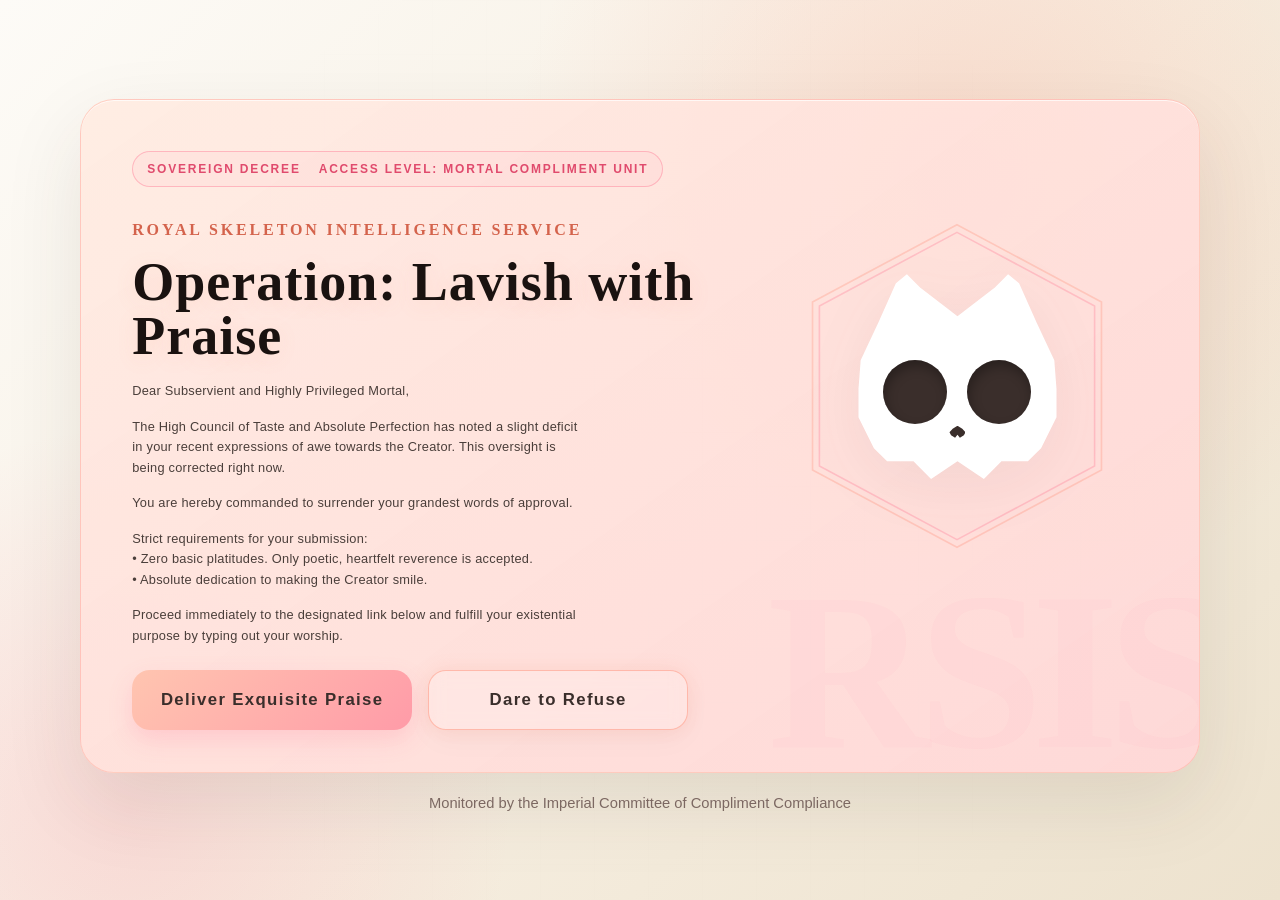
==== commit 41d91d9d: "Update main.html" ====
--- a/main.html
+++ b/main.html
@@ -76,13 +76,13 @@
               
               <div class="skull-head">
                 <div id="leftEye" class="eye left-eye">
-                  <div class="css-flower">
+                  <!-- <div class="css-flower">
                     <div class="petal"></div>
                     <div class="petal"></div>
                     <div class="petal"></div>
                     <div class="petal"></div>
                     <div class="core"></div>
-                  </div>
+                  </div> -->
                   <div class="css-fire">
                     <div class="flame-back"></div>
                     <div class="flame-core"></div>
@@ -90,13 +90,13 @@
                 </div>
                 
                 <div id="rightEye" class="eye right-eye">
-                  <div class="css-flower">
+                  <!-- <div class="css-flower">
                     <div class="petal"></div>
                     <div class="petal"></div>
                     <div class="petal"></div>
                     <div class="petal"></div>
                     <div class="core"></div>
-                  </div>
+                  </div>  -->
                   <div class="css-fire">
                     <div class="flame-back"></div>
                     <div class="flame-core"></div>
--- a/style.css
+++ b/style.css
@@ -174,13 +174,15 @@
   cursor: pointer;
   font-family: 'Quicksand', sans-serif;
   font-weight: 700;
+  font-size: 1.05rem;      /* Было около 0.9-1rem */
+  letter-spacing: 0.08em;  /* Добавляем разреженность */
   transition: transform 220ms ease, box-shadow 220ms ease, background 220ms ease;
 }
 
 .primary-button {
-  color: #ffffff;
-  background: linear-gradient(135deg, #ff9e8a, #ff6b8b);
-  box-shadow: 0 10px 25px rgba(255, 107, 139, 0.35);
+ color: var(--text-dark);
+background: linear-gradient(135deg, #ffc5b0, #ff9ba8);
+  box-shadow: 0 10px 25px rgba(255, 107, 139, 0.2);
 }
 
 .primary-button:hover { 
@@ -192,7 +194,7 @@
   position: relative;
   white-space: nowrap;
   color: var(--text-dark);
-  background: rgba(255, 255, 255, 0.4);
+  background: rgba(255, 255, 255, 0.2);
   border: 1px solid rgba(255, 140, 117, 0.5);
   backdrop-filter: blur(8px);
   -webkit-backdrop-filter: blur(8px);
@@ -200,7 +202,7 @@
 }
 
 .evasive-button:hover {
-  background: rgba(255, 255, 255, 0.6);
+  background: rgba(255, 255, 255, 0.5);
   box-shadow: 0 16px 40px rgba(0,0,0,0.05), 0 0 25px rgba(255,140,117,0.25);
 }
 
@@ -318,6 +320,17 @@
   z-index: 5;
 }
 
+.eye.is-alert {
+  /* Оранжево-персиковое свечение */
+  box-shadow: 
+    0 0 20px 5px rgba(255, 140, 117, 0.2), 
+    0 0 40px 10px rgba(255, 113, 144, 0.1);
+
+  
+  /* Плавный переход для появления свечения */
+  transition: box-shadow 0.6s ease, transform 0.6s ease;
+}
+
 .left-eye { 
   left: 36px; 
 }
@@ -335,7 +348,7 @@
   height: 36px;
   opacity: 0;
   transform: scale(0);
-  transition: transform 0.4s cubic-bezier(0.175, 0.885, 0.32, 1.275), opacity 0.3s ease;
+  transition: transform 0.8s cubic-bezier(0.175, 0.885, 0.32, 1.275), opacity 0.8s ease;
   pointer-events: none;
 }
 
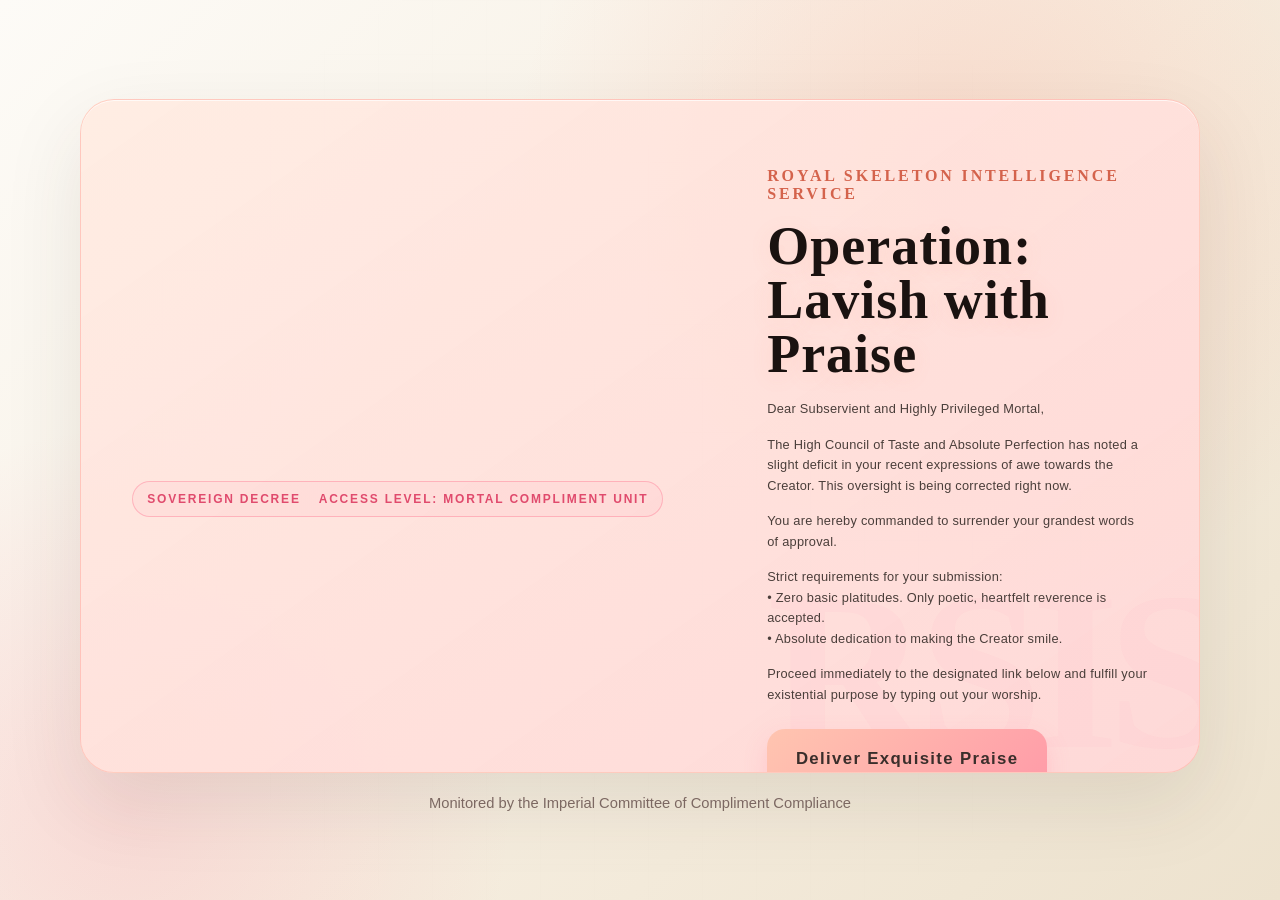
==== commit 713c7dad: "Update main.html" ====
--- a/main.html
+++ b/main.html
@@ -14,12 +14,13 @@
 <body> 
   <main class="page-shell">
     <section class="mission-card" aria-labelledby="mission-title">
-      <div class="classified-label">
+
+ 
+      <div class="hero-grid">
+              <div class="classified-label">
         <span>SOVEREIGN DECREE</span>
         <span>ACCESS LEVEL: MORTAL COMPLIMENT UNIT</span>
       </div>
- 
-      <div class="hero-grid">
         <div class="copy-panel">
           <p class="eyebrow">Royal Skeleton Intelligence Service</p>
           <h1 id="mission-title">Operation: Lavish with Praise</h1>
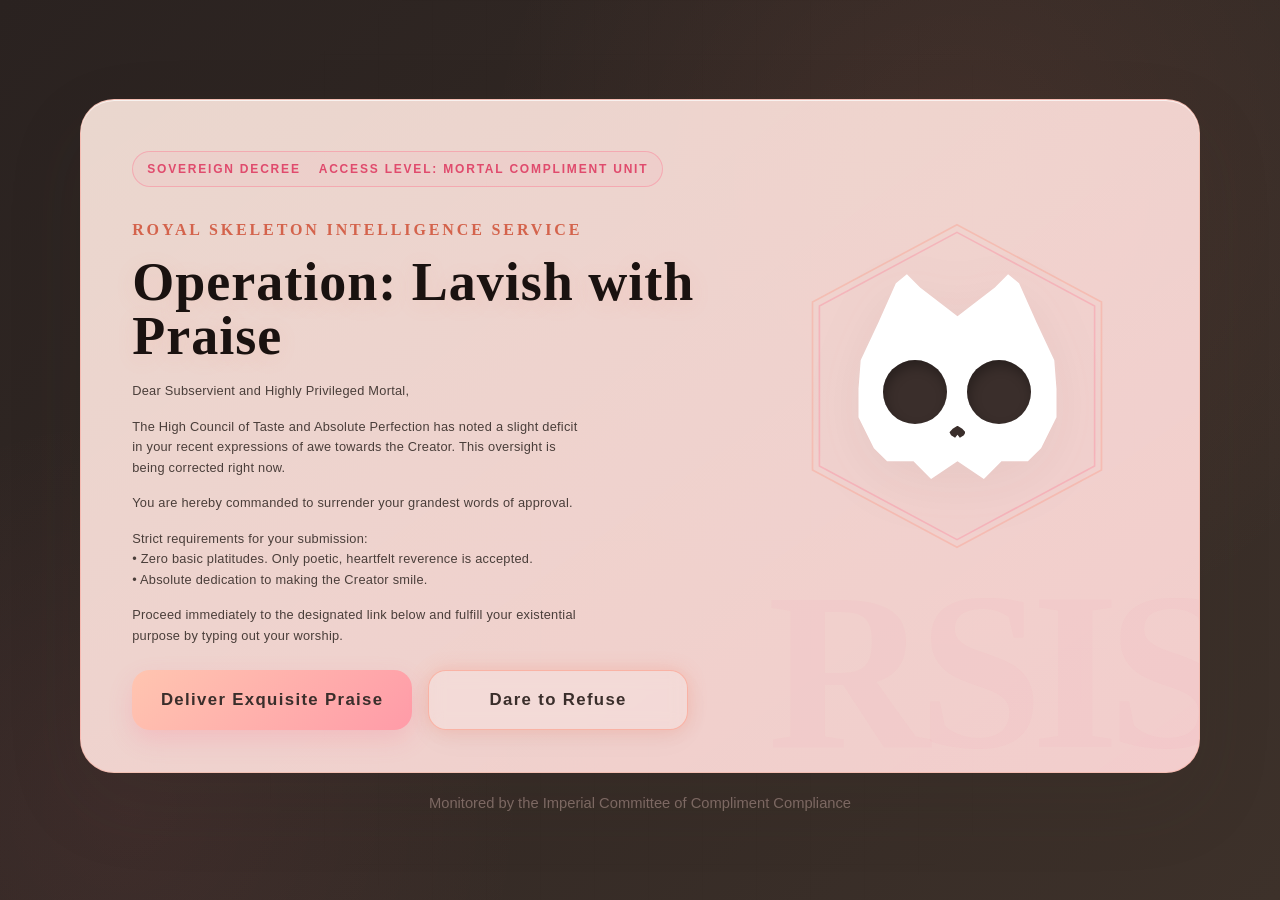
==== commit db92cb7c: "Update main.html" ====
--- a/main.html
+++ b/main.html
@@ -14,13 +14,13 @@
 <body> 
   <main class="page-shell">
     <section class="mission-card" aria-labelledby="mission-title">
-
- 
-      <div class="hero-grid">
-              <div class="classified-label">
+<div class="classified-label">
         <span>SOVEREIGN DECREE</span>
         <span>ACCESS LEVEL: MORTAL COMPLIMENT UNIT</span>
       </div>
+ 
+      <div class="hero-grid">
+              
         <div class="copy-panel">
           <p class="eyebrow">Royal Skeleton Intelligence Service</p>
           <h1 id="mission-title">Operation: Lavish with Praise</h1>
--- a/style.css
+++ b/style.css
@@ -15,13 +15,18 @@
   margin: 0;
   min-height: 100vh;
   overflow-x: hidden;
-  color: var(--text-dark);
+  /* Темный, глубокий цвет текста, чтобы он читался на новом фоне */
+  color: #e5dcd6; 
   font-family: 'Quicksand', sans-serif;
   font-weight: 500;
+  
+  /* Темная, приглушенная палитра */
   background:
-    radial-gradient(circle at 75% 20%, rgba(255, 140, 117, 0.22), transparent 28rem),
-    radial-gradient(circle at 10% 90%, rgba(255, 113, 144, 0.18), transparent 24rem),
-    linear-gradient(135deg, var(--bg-cream) 0%, #f6eee0 55%, #ede2ce 100%);
+    /* Мягкие "туманные" пятна (уменьшили прозрачность, чтобы они не отвлекали) */
+    radial-gradient(circle at 75% 20%, rgba(255, 140, 117, 0.08), transparent 30rem),
+    radial-gradient(circle at 10% 90%, rgba(255, 113, 144, 0.06), transparent 25rem),
+    /* Основной градиент: от темно-кофейного к глубокому серо-коричневому */
+    linear-gradient(135deg, #2a2220 0%, #3d312a 100%);
 }
 
 body::before {
@@ -198,12 +203,12 @@
   border: 1px solid rgba(255, 140, 117, 0.5);
   backdrop-filter: blur(8px);
   -webkit-backdrop-filter: blur(8px);
-  box-shadow: 0 10px 30px rgba(0,0,0,0.03), 0 0 18px rgba(255,140,117,0.15);
+  box-shadow: 0 10px 30px rgba(0,0,0,0.03), 0 0 18px rgba(255,140,117,0.3);
 }
 
 .evasive-button:hover {
   background: rgba(255, 255, 255, 0.5);
-  box-shadow: 0 16px 40px rgba(0,0,0,0.05), 0 0 25px rgba(255,140,117,0.25);
+  box-shadow: 0 16px 40px rgba(0,0,0,0.05), 0 0 25px rgba(255,140,117,0.5);
 }
 
 .evasive-button.floating {
@@ -478,8 +483,8 @@
   border: 1px solid rgba(255, 113, 144, 0.4);
   border-radius: 18px;
   color: #3a2e2b;
-  background: rgba(255, 255, 255, 0.95);
-  box-shadow: 0 10px 30px rgba(255, 113, 144, 0.15);
+  background: rgba(255, 255, 255, 0.6);
+  box-shadow: 0 10px 30px rgba(255, 113, 144, 0.3);
   opacity: 0;
   transform: translateY(16px);
   transition: opacity 260ms ease, transform 260ms ease;
